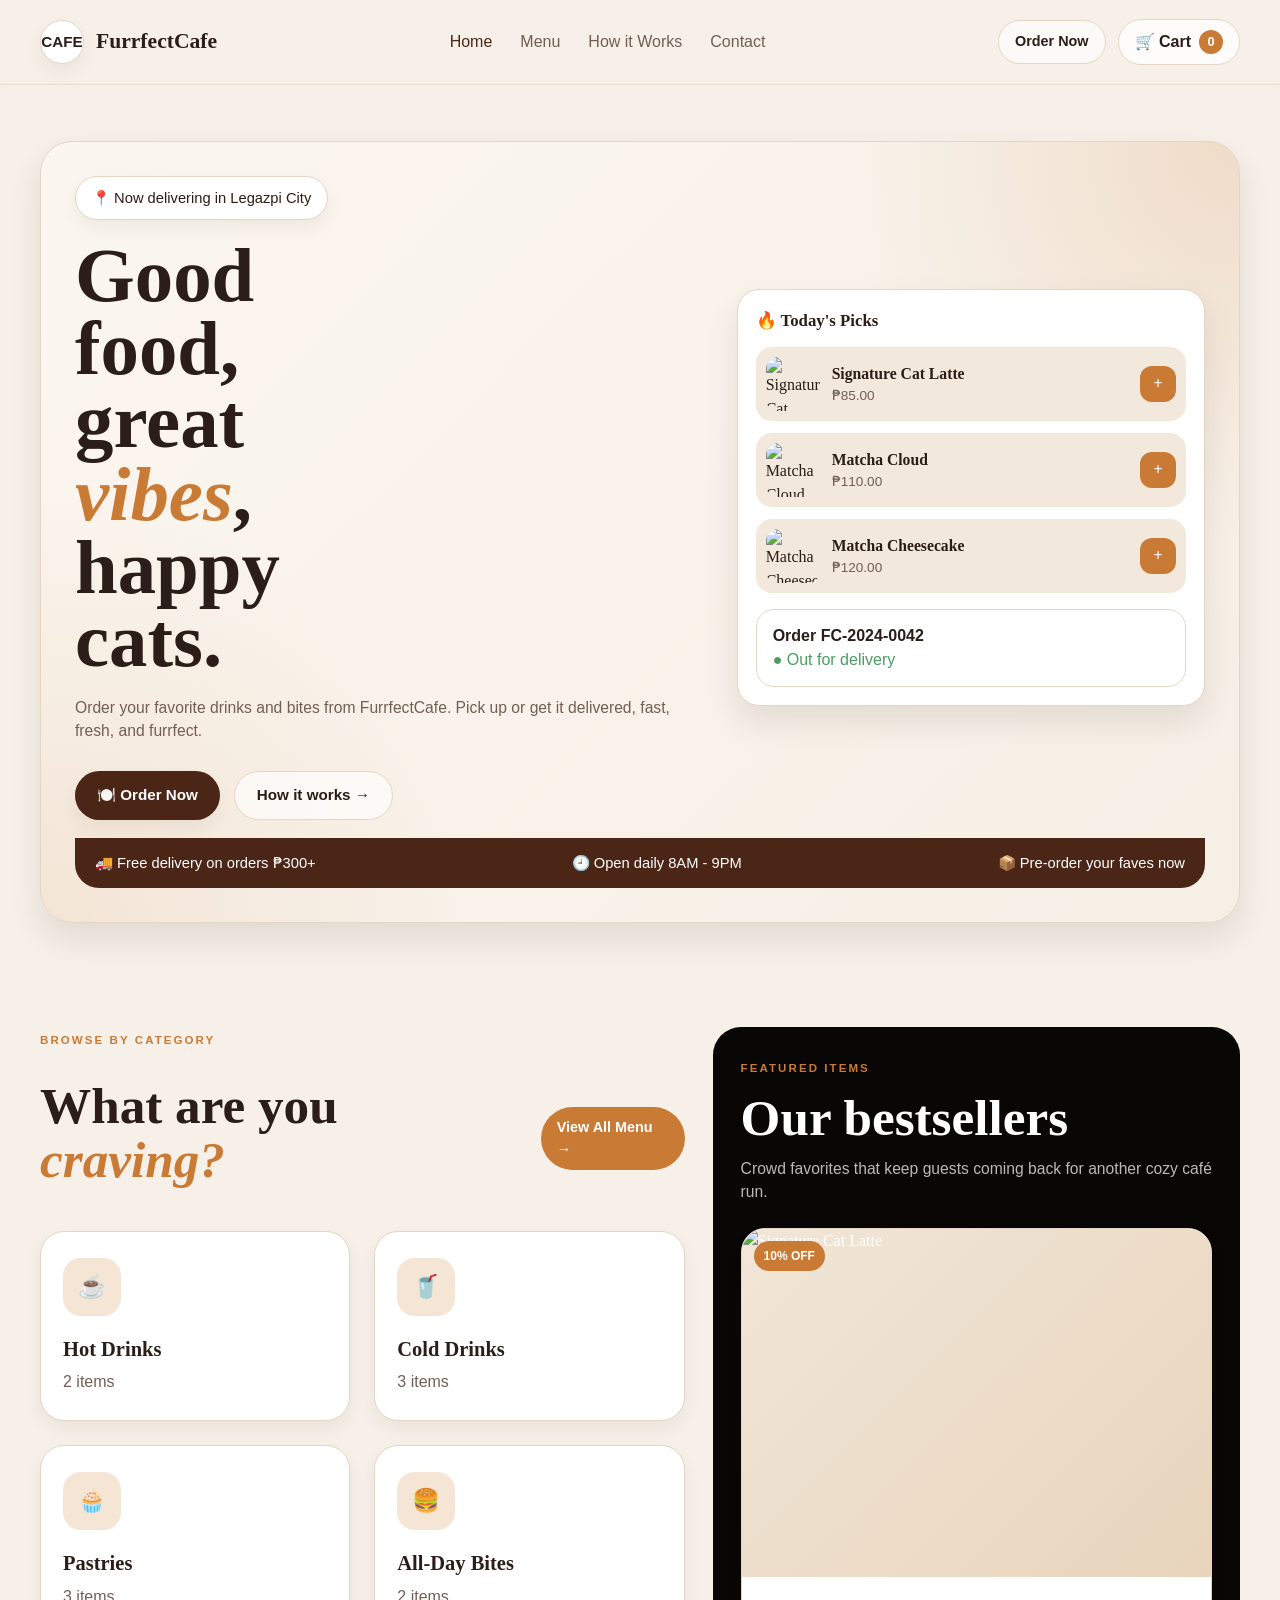
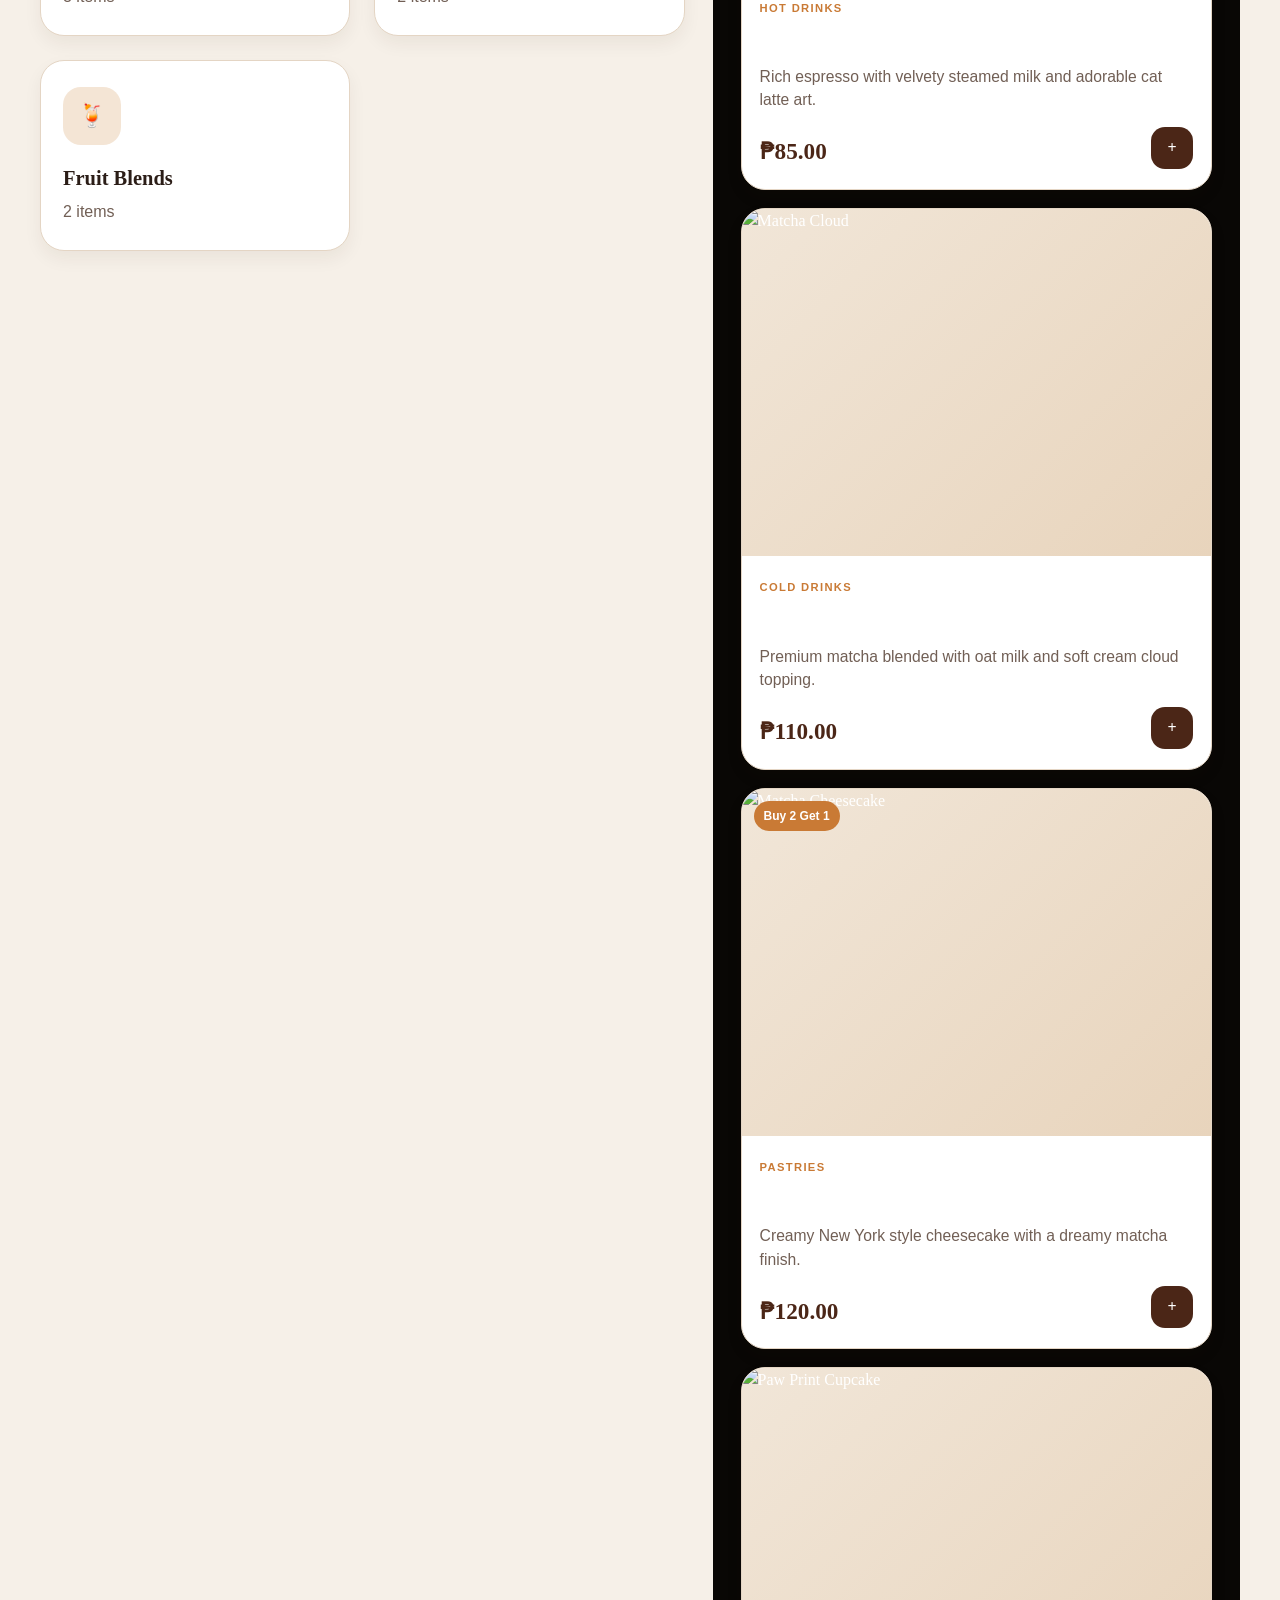
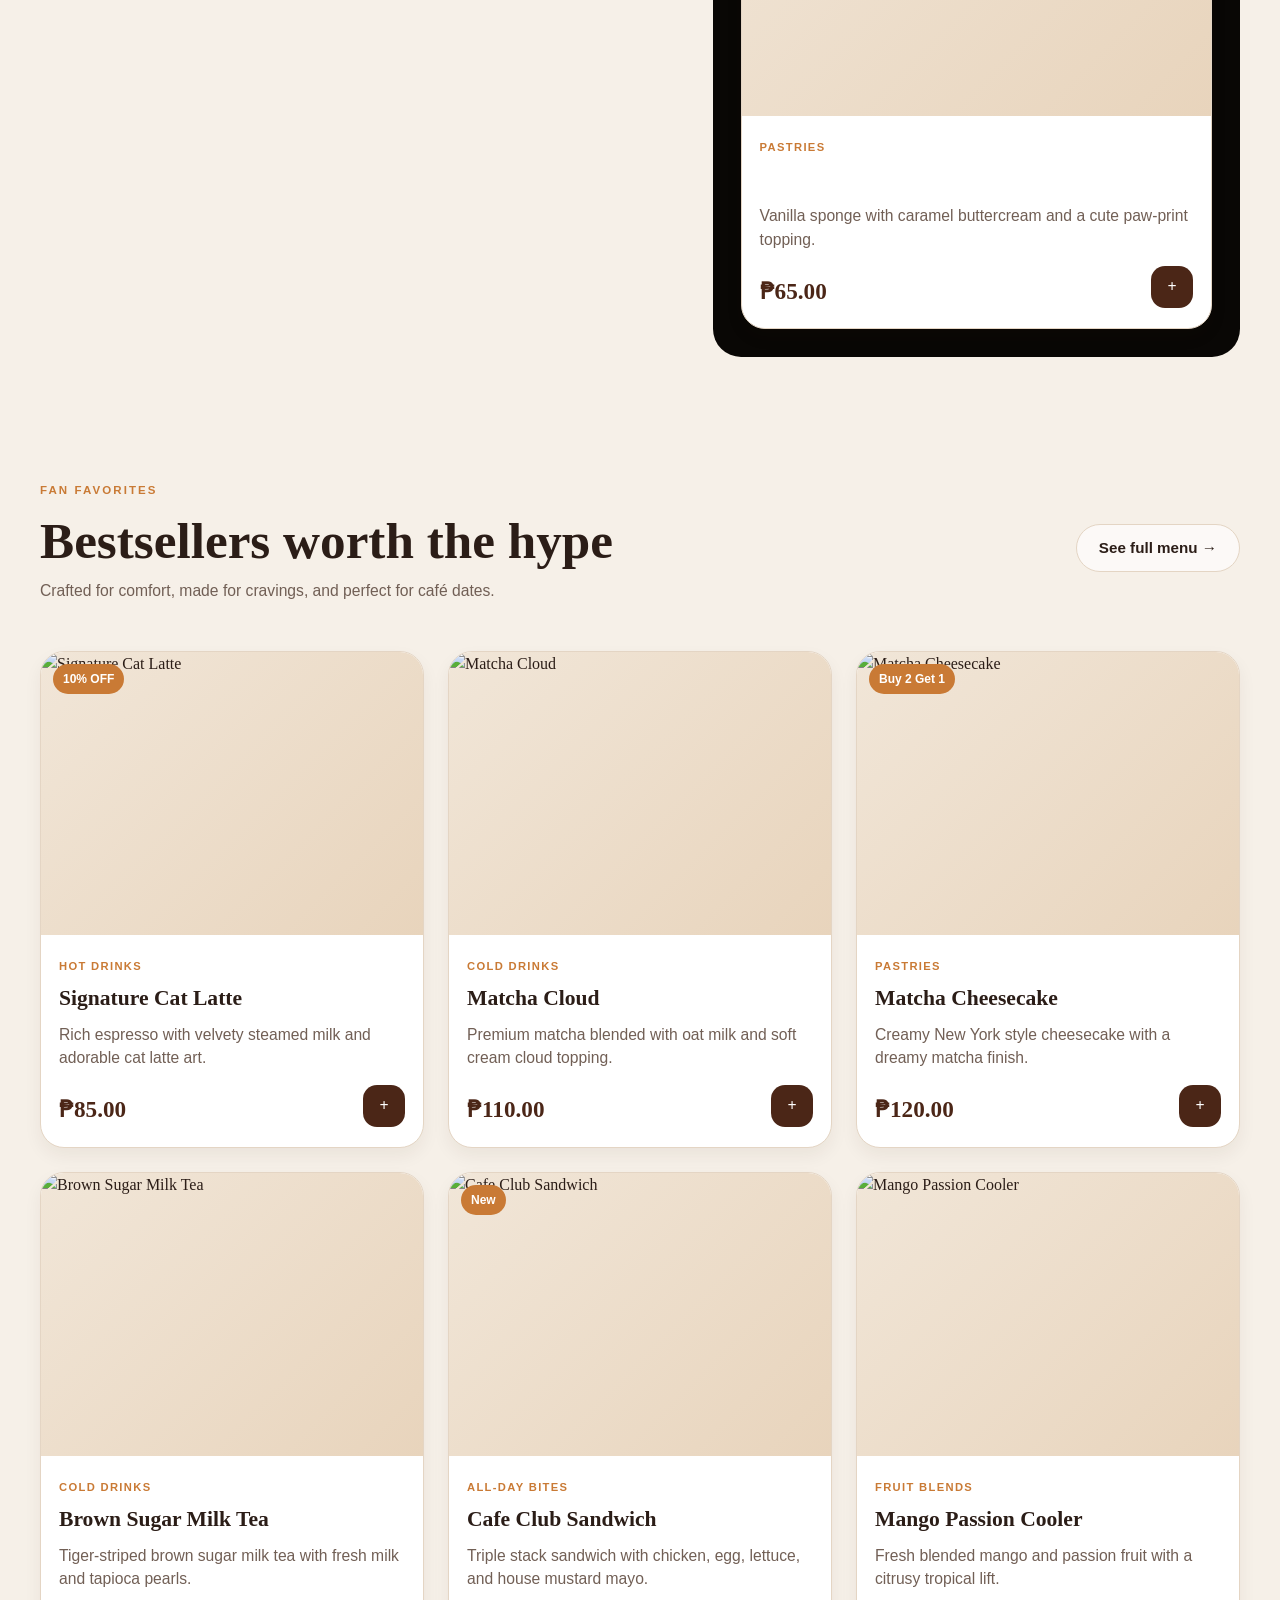
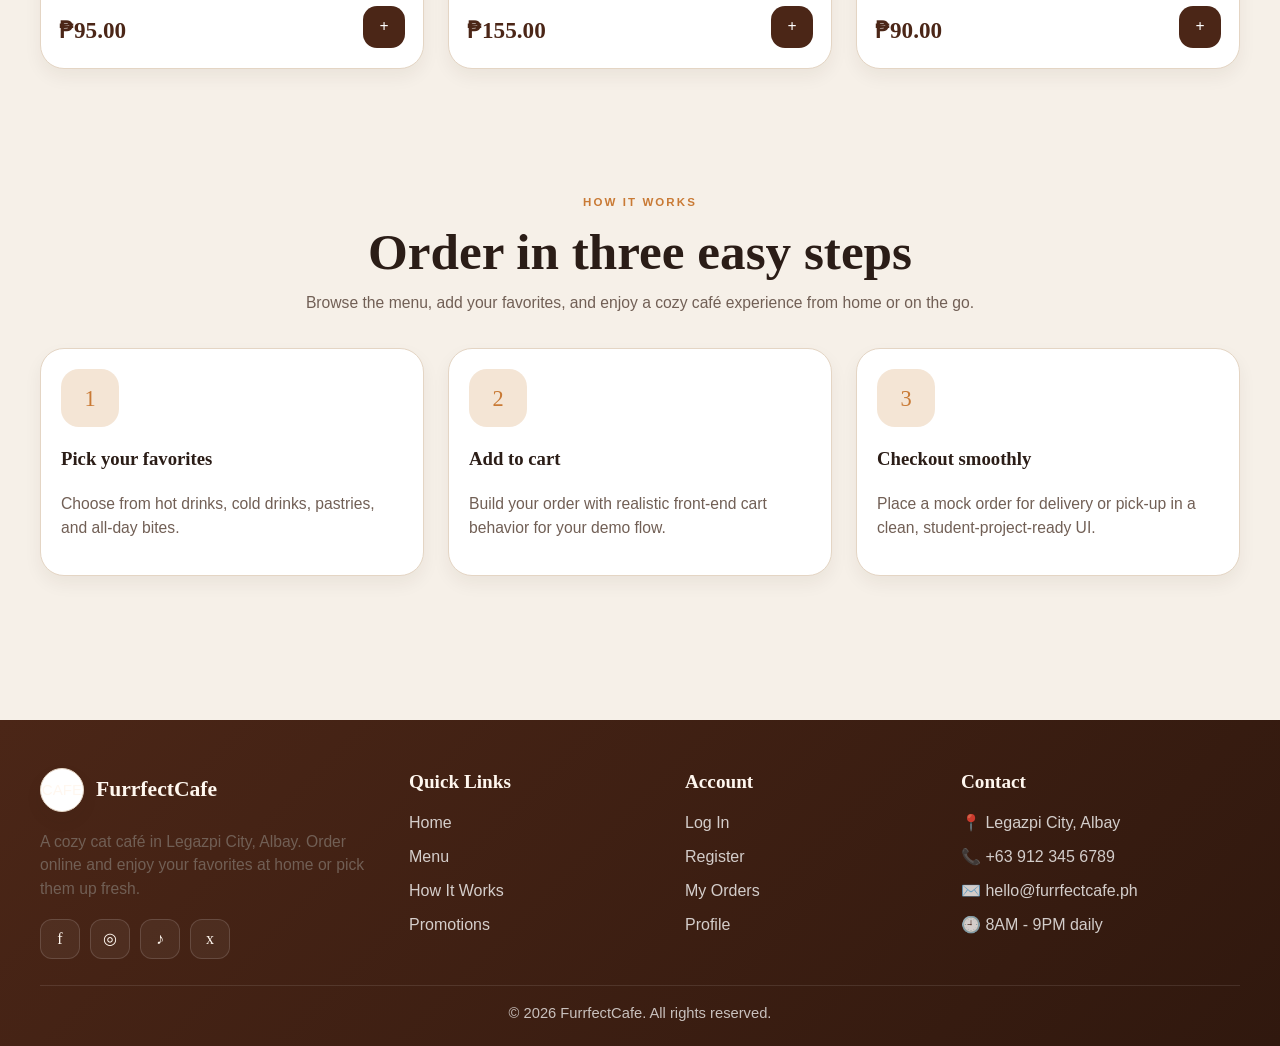
==== index.html @ c49e087c "Initial commit for  FurrfectCafe project" ====
<!DOCTYPE html>
<html lang="en">
<head>
  <meta charset="UTF-8">
  <meta name="viewport" content="width=device-width, initial-scale=1.0">
  <title>FurrfectCafe | Home</title>
  <link rel="stylesheet" href="style.css">
</head>
<body>

  <!-- Header -->
  <header class="site-header">
    <div class="container navbar">
      <a href="index.html" class="brand" aria-label="FurrfectCafe home">
        <span class="brand-mark">CAFE</span>
        <span class="brand-name">FurrfectCafe</span>
      </a>

      <nav class="nav-links" aria-label="Primary navigation">
        <a href="index.html" class="active">Home</a>
        <a href="menu.html">Menu</a>
        <a href="#how-it-works">How it Works</a>
        <a href="#contact">Contact</a>
      </nav>

      <div class="nav-actions">
        <a href="menu.html" class="btn btn-secondary btn-sm">Order Now</a>
        <a href="cart.html" class="cart-pill" aria-label="Cart">
          <span>🛒 Cart</span>
          <span class="cart-pill-count" data-cart-count>0</span>
        </a>
      </div>

      <button class="menu-toggle" aria-label="Open menu" aria-expanded="false">☰</button>
    </div>
  </header>

  <!-- Hero -->
  <section class="hero">
    <div class="container">
      <div class="hero-shell">
        <div class="hero-grid">
          <div>
            <div class="hero-badge">📍 Now delivering in Legazpi City</div>
            <h1 class="hero-title">Good food, great <em>vibes</em>, happy cats.</h1>
            <p class="hero-text">
              Order your favorite drinks and bites from FurrfectCafe. Pick up or get it delivered,
              fast, fresh, and furrfect.
            </p>

            <div class="hero-actions">
              <a href="menu.html" class="btn btn-primary">🍽️ Order Now</a>
              <a href="#how-it-works" class="btn btn-secondary">How it works →</a>
            </div>
          </div>

          <div>
            <div class="hero-card">
              <h3>🔥 Today's Picks</h3>
              <div class="pick-list" id="todaysPicks"></div>

              <div class="order-mini">
                <strong>Order FC-2024-0042</strong><br>
                <span style="font-family: Arial, Helvetica, sans-serif; color: var(--success);">● Out for delivery</span>
              </div>
            </div>
          </div>
        </div>

        <div class="info-strip">
          <ul>
            <li>🚚 Free delivery on orders ₱300+</li>
            <li>🕘 Open daily 8AM - 9PM</li>
            <li>📦 Pre-order your faves now</li>
          </ul>
        </div>
      </div>
    </div>
  </section>

  <!-- Category + Featured -->
  <section class="section">
    <div class="container split-layout">
      <div>
        <span class="eyebrow">Browse by Category</span>
        <div class="space-between mt-16">
          <div>
            <h2 class="section-title">What are you <em>craving?</em></h2>
          </div>
          <a href="menu.html" class="btn btn-accent btn-sm">View All Menu →</a>
        </div>

        <div class="grid grid-2 mt-32" id="homeCategories"></div>
      </div>

      <aside class="featured-panel">
        <span class="eyebrow">Featured Items</span>
        <h2 class="section-title">Our bestsellers</h2>
        <p class="section-text">Crowd favorites that keep guests coming back for another cozy café run.</p>
        <div class="featured-stack" id="featuredGrid"></div>
      </aside>
    </div>
  </section>

  <!-- Bestseller Section -->
  <section class="section-sm">
    <div class="container">
      <div class="space-between">
        <div>
          <span class="eyebrow">Fan Favorites</span>
          <h2 class="section-title">Bestsellers worth the hype</h2>
          <p class="section-text">Crafted for comfort, made for cravings, and perfect for café dates.</p>
        </div>
        <a href="menu.html" class="btn btn-secondary">See full menu →</a>
      </div>

      <div class="grid grid-3 mt-32" id="bestsellerGrid"></div>
    </div>
  </section>

  <!-- How it works -->
  <section class="section" id="how-it-works">
    <div class="container">
      <div class="text-center">
        <span class="eyebrow">How it Works</span>
        <h2 class="section-title">Order in three easy steps</h2>
        <p class="section-text" style="max-width: 700px; margin: 0 auto 34px;">
          Browse the menu, add your favorites, and enjoy a cozy café experience from home or on the go.
        </p>
      </div>

      <div class="grid grid-3">
        <article class="card card-pad">
          <div class="category-icon">1</div>
          <h3>Pick your favorites</h3>
          <p class="section-text">Choose from hot drinks, cold drinks, pastries, and all-day bites.</p>
        </article>

        <article class="card card-pad">
          <div class="category-icon">2</div>
          <h3>Add to cart</h3>
          <p class="section-text">Build your order with realistic front-end cart behavior for your demo flow.</p>
        </article>

        <article class="card card-pad">
          <div class="category-icon">3</div>
          <h3>Checkout smoothly</h3>
          <p class="section-text">Place a mock order for delivery or pick-up in a clean, student-project-ready UI.</p>
        </article>
      </div>
    </div>
  </section>

  <!-- Footer -->
  <footer class="site-footer" id="contact">
    <div class="container footer-inner">
      <div>
        <div class="footer-brand">
          <span class="brand-mark">CAFE</span>
          <strong class="brand-name">FurrfectCafe</strong>
        </div>
        <p class="footer-text">
          A cozy cat café in Legazpi City, Albay. Order online and enjoy your favorites at home or pick them up fresh.
        </p>
        <div class="socials">
          <a href="#" aria-label="Facebook">f</a>
          <a href="#" aria-label="Instagram">◎</a>
          <a href="#" aria-label="TikTok">♪</a>
          <a href="#" aria-label="Twitter">x</a>
        </div>
      </div>

      <div>
        <h3 class="footer-heading">Quick Links</h3>
        <div class="footer-links">
          <a href="index.html">Home</a>
          <a href="menu.html">Menu</a>
          <a href="#how-it-works">How It Works</a>
          <a href="#">Promotions</a>
        </div>
      </div>

      <div>
        <h3 class="footer-heading">Account</h3>
        <div class="footer-links">
          <a href="login.html">Log In</a>
          <a href="register.html">Register</a>
          <a href="orders.html">My Orders</a>
          <a href="profile.html">Profile</a>
        </div>
      </div>

      <div>
        <h3 class="footer-heading">Contact</h3>
        <div class="footer-contact">
          <span>📍 Legazpi City, Albay</span>
          <span>📞 +63 912 345 6789</span>
          <span>✉️ hello@furrfectcafe.ph</span>
          <span>🕘 8AM - 9PM daily</span>
        </div>
      </div>
    </div>

    <div class="container footer-bottom">
      © 2026 FurrfectCafe. All rights reserved.
    </div>
  </footer>

  <script src="script.js"></script>
</body>
</html>
---- style.css ----
/* =========================================================
   FurrfectCafe Shared Stylesheet
   ========================================================= */

/* =========================
   CSS Variables
   ========================= */
:root {
  --bg: #f6f0e8;
  --bg-soft: #fbf7f2;
  --surface: #ffffff;
  --surface-2: #f2e8dc;
  --surface-3: #eadbc8;
  --text: #2b1d17;
  --text-muted: #715f55;
  --border: #e4d5c4;
  --primary: #4b2617;
  --primary-2: #6a3822;
  --accent: #c97a35;
  --accent-soft: #f1c79d;
  --success: #4b9b63;
  --danger: #d25454;
  --warning: #d59d3c;
  --shadow-sm: 0 8px 18px rgba(57, 30, 18, 0.06);
  --shadow-md: 0 16px 32px rgba(57, 30, 18, 0.10);
  --shadow-lg: 0 24px 48px rgba(57, 30, 18, 0.14);
  --radius-sm: 12px;
  --radius-md: 18px;
  --radius-lg: 24px;
  --radius-xl: 32px;
  --container: 1200px;
  --transition: all 0.25s ease;
}

/* =========================
   Reset / Base
   ========================= */
*,
*::before,
*::after {
  box-sizing: border-box;
}

html {
  scroll-behavior: smooth;
}

body {
  margin: 0;
  font-family: Georgia, "Times New Roman", serif;
  background: var(--bg);
  color: var(--text);
  line-height: 1.5;
}

img {
  display: block;
  max-width: 100%;
}

a {
  color: inherit;
  text-decoration: none;
}

button,
input,
select,
textarea {
  font: inherit;
}

button {
  cursor: pointer;
  border: none;
  background: none;
}

ul {
  margin: 0;
  padding: 0;
  list-style: none;
}

p,
h1,
h2,
h3,
h4,
h5,
h6 {
  margin-top: 0;
}

.container {
  width: min(100% - 32px, var(--container));
  margin-inline: auto;
}

.section {
  padding: 72px 0;
}

.section-sm {
  padding: 48px 0;
}

.bg-dark {
  background: #130d09;
  color: #fff6ee;
}

.text-center {
  text-align: center;
}

.hidden {
  display: none !important;
}

/* =========================
   Typography
   ========================= */
.eyebrow {
  display: inline-block;
  font-family: Arial, Helvetica, sans-serif;
  text-transform: uppercase;
  letter-spacing: 0.18em;
  font-size: 0.72rem;
  color: var(--accent);
  margin-bottom: 14px;
  font-weight: 700;
}

.section-title {
  font-size: clamp(2rem, 4vw, 3.3rem);
  line-height: 1.05;
  margin-bottom: 12px;
}

.section-title em,
.hero-title em {
  color: var(--accent);
  font-style: italic;
}

.section-text,
.hero-text,
.card-desc,
.footer-text,
.form-help {
  font-family: Arial, Helvetica, sans-serif;
  color: var(--text-muted);
  font-size: 0.98rem;
}

.hero-title {
  font-size: clamp(2.8rem, 6vw, 5.2rem);
  line-height: 0.95;
  margin-bottom: 18px;
  max-width: 9ch;
}

.price {
  font-size: 1.45rem;
  font-weight: 700;
  color: var(--primary);
}

/* =========================
   Reusable Buttons
   ========================= */
.btn {
  display: inline-flex;
  align-items: center;
  justify-content: center;
  gap: 10px;
  min-height: 48px;
  padding: 12px 22px;
  border-radius: 999px;
  transition: var(--transition);
  font-family: Arial, Helvetica, sans-serif;
  font-size: 0.95rem;
  font-weight: 700;
}

.btn-primary {
  background: var(--primary);
  color: #fff;
  box-shadow: var(--shadow-sm);
}

.btn-primary:hover {
  background: var(--primary-2);
  transform: translateY(-1px);
}

.btn-secondary {
  border: 1.5px solid var(--border);
  color: var(--text);
  background: rgba(255, 255, 255, 0.65);
}

.btn-secondary:hover {
  border-color: var(--accent);
  color: var(--primary);
}

.btn-accent {
  background: var(--accent);
  color: #fff;
}

.btn-accent:hover {
  filter: brightness(0.96);
}

.btn-sm {
  min-height: 40px;
  padding: 10px 16px;
  font-size: 0.9rem;
}

.btn-full {
  width: 100%;
}

/* =========================
   Navbar
   ========================= */
.site-header {
  position: sticky;
  top: 0;
  z-index: 30;
  background: rgba(246, 240, 232, 0.88);
  backdrop-filter: blur(12px);
  border-bottom: 1px solid rgba(228, 213, 196, 0.75);
}

.navbar {
  min-height: 84px;
  display: flex;
  align-items: center;
  justify-content: space-between;
  gap: 20px;
}

.brand {
  display: inline-flex;
  align-items: center;
  gap: 12px;
  font-weight: 700;
}

.brand-mark {
  width: 44px;
  height: 44px;
  border-radius: 50%;
  background: #fff;
  border: 1px solid var(--border);
  display: grid;
  place-items: center;
  font-size: 0.95rem;
  font-family: Arial, Helvetica, sans-serif;
  box-shadow: var(--shadow-sm);
}

.brand-name {
  font-size: 1.35rem;
  line-height: 1;
}

.nav-links {
  display: flex;
  align-items: center;
  gap: 28px;
  font-family: Arial, Helvetica, sans-serif;
  color: var(--text-muted);
}

.nav-links a {
  position: relative;
  padding: 6px 0;
}

.nav-links a.active,
.nav-links a:hover {
  color: var(--primary);
}

.nav-actions {
  display: flex;
  align-items: center;
  gap: 12px;
}

.cart-pill {
  display: inline-flex;
  align-items: center;
  gap: 8px;
  padding: 10px 16px;
  border: 1px solid var(--border);
  background: rgba(255,255,255,0.75);
  border-radius: 999px;
  font-family: Arial, Helvetica, sans-serif;
  font-weight: 700;
}

.cart-pill-count {
  min-width: 24px;
  height: 24px;
  padding: 0 6px;
  border-radius: 999px;
  background: var(--accent);
  color: white;
  display: inline-grid;
  place-items: center;
  font-size: 0.8rem;
}

.menu-toggle {
  display: none;
  width: 48px;
  height: 48px;
  border-radius: 14px;
  border: 1px solid var(--border);
  background: var(--surface);
  font-size: 1.2rem;
}

/* =========================
   Hero
   ========================= */
.hero {
  padding: 56px 0 32px;
}

.hero-shell {
  position: relative;
  overflow: hidden;
  background:
    radial-gradient(circle at top right, rgba(201, 122, 53, 0.18), transparent 28%),
    radial-gradient(circle at bottom left, rgba(201, 122, 53, 0.12), transparent 30%),
    linear-gradient(135deg, #fbf6ef 0%, #f6efe6 100%);
  border: 1px solid var(--border);
  border-radius: var(--radius-xl);
  box-shadow: var(--shadow-md);
  padding: 34px;
}

.hero-grid {
  display: grid;
  grid-template-columns: 1.15fr 0.85fr;
  gap: 28px;
  align-items: center;
}

.hero-badge {
  display: inline-flex;
  align-items: center;
  gap: 8px;
  background: #fff;
  border: 1px solid var(--border);
  padding: 10px 16px;
  border-radius: 999px;
  font-family: Arial, Helvetica, sans-serif;
  font-size: 0.92rem;
  margin-bottom: 20px;
  box-shadow: var(--shadow-sm);
}

.hero-actions {
  display: flex;
  flex-wrap: wrap;
  gap: 14px;
  margin-top: 28px;
}

.hero-card {
  background: var(--surface);
  border: 1px solid var(--border);
  border-radius: 22px;
  padding: 18px;
  box-shadow: var(--shadow-md);
}

.hero-card h3 {
  font-size: 1.05rem;
  margin-bottom: 14px;
}

.pick-list {
  display: grid;
  gap: 12px;
}

.pick-item {
  display: grid;
  grid-template-columns: 54px 1fr auto;
  align-items: center;
  gap: 12px;
  background: var(--surface-2);
  border-radius: 16px;
  padding: 10px;
}

.pick-item img {
  width: 54px;
  height: 54px;
  object-fit: cover;
  border-radius: 12px;
}

.pick-item strong {
  display: block;
  font-size: 0.98rem;
}

.pick-item span {
  display: block;
  font-family: Arial, Helvetica, sans-serif;
  color: var(--text-muted);
  font-size: 0.85rem;
}

.pick-item button {
  width: 36px;
  height: 36px;
  border-radius: 12px;
  background: var(--accent);
  color: white;
  font-weight: 700;
}

.order-mini {
  margin-top: 16px;
  background: var(--surface);
  border: 1px solid var(--border);
  border-radius: 18px;
  padding: 14px 16px;
  font-family: Arial, Helvetica, sans-serif;
}

/* =========================
   Feature Strip
   ========================= */
.info-strip {
  margin-top: 18px;
  background: var(--primary);
  color: #fff;
  border-radius: 0 0 24px 24px;
  padding: 14px 20px;
}

.info-strip ul {
  display: flex;
  justify-content: space-between;
  gap: 18px;
  flex-wrap: wrap;
  font-family: Arial, Helvetica, sans-serif;
  font-size: 0.92rem;
}

/* =========================
   Cards / Product Cards
   ========================= */
.grid {
  display: grid;
  gap: 24px;
}

.grid-2 {
  grid-template-columns: repeat(2, minmax(0, 1fr));
}

.grid-3 {
  grid-template-columns: repeat(3, minmax(0, 1fr));
}

.grid-4 {
  grid-template-columns: repeat(4, minmax(0, 1fr));
}

.card {
  background: var(--surface);
  border: 1px solid var(--border);
  border-radius: 24px;
  box-shadow: var(--shadow-sm);
}

.card-pad {
  padding: 20px;
}

.category-card {
  padding: 26px 22px;
  transition: var(--transition);
}

.category-card:hover {
  transform: translateY(-4px);
  box-shadow: var(--shadow-md);
  border-color: rgba(201, 122, 53, 0.5);
}

.category-icon {
  width: 58px;
  height: 58px;
  border-radius: 18px;
  display: grid;
  place-items: center;
  background: #f4e5d5;
  color: var(--accent);
  font-size: 1.4rem;
  margin-bottom: 18px;
}

.category-card h3 {
  margin-bottom: 6px;
  font-size: 1.28rem;
}

.category-meta {
  font-family: Arial, Helvetica, sans-serif;
  color: var(--text-muted);
}

.product-card {
  overflow: hidden;
  transition: var(--transition);
}

.product-card:hover {
  transform: translateY(-5px);
  box-shadow: var(--shadow-md);
}

.product-media {
  position: relative;
  aspect-ratio: 1.35 / 1;
  overflow: hidden;
  background: linear-gradient(135deg, #f1e6d8, #e8d4bc);
}

.product-media img {
  width: 100%;
  height: 100%;
  object-fit: cover;
}

.product-badge-wrap {
  position: absolute;
  top: 12px;
  left: 12px;
  display: flex;
  gap: 8px;
  flex-wrap: wrap;
}

.badge {
  display: inline-flex;
  align-items: center;
  gap: 6px;
  min-height: 28px;
  padding: 6px 10px;
  border-radius: 999px;
  font-family: Arial, Helvetica, sans-serif;
  font-size: 0.75rem;
  font-weight: 700;
}

.badge-accent {
  background: var(--accent);
  color: white;
}

.badge-soft {
  background: #f1e6d8;
  color: var(--primary);
}

.badge-success {
  background: rgba(75, 155, 99, 0.14);
  color: var(--success);
}

.badge-warning {
  background: rgba(213, 157, 60, 0.16);
  color: #9a6d18;
}

.badge-danger {
  background: rgba(210, 84, 84, 0.14);
  color: var(--danger);
}

.product-body {
  padding: 18px 18px 20px;
}

.product-category {
  display: inline-block;
  font-family: Arial, Helvetica, sans-serif;
  text-transform: uppercase;
  letter-spacing: 0.12em;
  font-size: 0.7rem;
  color: var(--accent);
  margin-bottom: 8px;
  font-weight: 700;
}

.product-title {
  font-size: 1.35rem;
  margin-bottom: 8px;
}

.card-desc {
  min-height: 48px;
  margin-bottom: 14px;
}

.product-bottom {
  display: flex;
  align-items: end;
  justify-content: space-between;
  gap: 14px;
}

.icon-btn {
  width: 42px;
  height: 42px;
  border-radius: 14px;
  background: var(--primary);
  color: white;
  font-weight: 700;
  flex-shrink: 0;
}

.icon-btn:hover {
  background: var(--primary-2);
}

/* =========================
   Featured split section
   ========================= */
.split-layout {
  display: grid;
  grid-template-columns: 1.1fr 0.9fr;
  gap: 28px;
  align-items: start;
}

.featured-panel {
  background: #090705;
  color: #fff;
  border-radius: 28px;
  padding: 28px;
  min-height: 100%;
}

.featured-panel .section-text {
  color: rgba(255,255,255,0.72);
}

.featured-stack {
  display: grid;
  gap: 18px;
  margin-top: 24px;
}

/* =========================
   Menu Page
   ========================= */
.page-hero {
  padding: 28px 0 18px;
}

.menu-hero {
  background:
    radial-gradient(circle at top right, rgba(201, 122, 53, 0.24), transparent 20%),
    linear-gradient(135deg, #4d2718 0%, #2f180e 100%);
  color: white;
  border-radius: 28px;
  padding: 28px;
  box-shadow: var(--shadow-md);
}

.menu-hero .section-text {
  color: rgba(255,255,255,0.78);
  max-width: 58ch;
}

.filter-toolbar {
  display: grid;
  gap: 16px;
  margin: 24px 0 26px;
}

.search-wrap {
  display: flex;
  align-items: center;
  gap: 12px;
  background: var(--surface);
  border: 1px solid var(--border);
  border-radius: 999px;
  padding: 0 18px;
  min-height: 58px;
  box-shadow: var(--shadow-sm);
}

.search-wrap input {
  width: 100%;
  border: none;
  background: transparent;
  outline: none;
  font-family: Arial, Helvetica, sans-serif;
  color: var(--text);
}

.category-filters {
  display: flex;
  gap: 10px;
  flex-wrap: wrap;
}

.filter-chip {
  min-height: 42px;
  padding: 10px 16px;
  border-radius: 999px;
  border: 1px solid var(--border);
  background: var(--surface);
  color: var(--text-muted);
  font-family: Arial, Helvetica, sans-serif;
  font-size: 0.92rem;
  transition: var(--transition);
}

.filter-chip.active,
.filter-chip:hover {
  background: var(--primary);
  color: #fff;
  border-color: var(--primary);
}

.menu-grid {
  grid-template-columns: repeat(4, minmax(0, 1fr));
}

.empty-state {
  text-align: center;
  padding: 48px 20px;
  background: var(--surface);
  border-radius: 24px;
  border: 1px solid var(--border);
  box-shadow: var(--shadow-sm);
}

/* =========================
   Forms
   ========================= */
.form-card,
.table-card {
  background: var(--surface);
  border: 1px solid var(--border);
  border-radius: 24px;
  box-shadow: var(--shadow-sm);
}

.form-card {
  padding: 22px;
}

.form-title {
  font-size: 1.3rem;
  margin-bottom: 18px;
}

.form-grid {
  display: grid;
  gap: 16px;
}

.form-grid-2 {
  grid-template-columns: repeat(2, minmax(0, 1fr));
}

.field {
  display: grid;
  gap: 8px;
}

.field label {
  font-family: Arial, Helvetica, sans-serif;
  font-size: 0.9rem;
  color: var(--text-muted);
  font-weight: 700;
}

.input,
.select,
.textarea {
  width: 100%;
  min-height: 52px;
  border-radius: 16px;
  border: 1px solid var(--border);
  background: var(--bg-soft);
  padding: 14px 16px;
  outline: none;
  transition: var(--transition);
  font-family: Arial, Helvetica, sans-serif;
}

.textarea {
  resize: vertical;
  min-height: 120px;
}

.input:focus,
.select:focus,
.textarea:focus {
  border-color: rgba(201, 122, 53, 0.65);
  box-shadow: 0 0 0 4px rgba(201, 122, 53, 0.12);
}

/* =========================
   Tables
   ========================= */
.table-card {
  overflow: hidden;
}

.table-wrap {
  overflow-x: auto;
}

table {
  width: 100%;
  border-collapse: collapse;
  min-width: 760px;
}

th,
td {
  padding: 16px 18px;
  text-align: left;
}

thead th {
  font-family: Arial, Helvetica, sans-serif;
  font-size: 0.78rem;
  text-transform: uppercase;
  letter-spacing: 0.08em;
  color: var(--text-muted);
  background: #fbf8f4;
}

tbody tr {
  border-top: 1px solid var(--border);
}

tbody tr:hover {
  background: #fcf8f3;
}

/* =========================
   Footer
   ========================= */
.site-footer {
  margin-top: 72px;
  background: linear-gradient(135deg, #4b2617 0%, #30180e 100%);
  color: #fff7ef;
}

.footer-inner {
  padding: 48px 0 26px;
  display: grid;
  grid-template-columns: 1.1fr 0.8fr 0.8fr 0.9fr;
  gap: 28px;
}

.footer-brand {
  display: flex;
  align-items: center;
  gap: 12px;
  margin-bottom: 18px;
}

.footer-heading {
  margin-bottom: 14px;
  font-size: 1.2rem;
}

.footer-links,
.footer-contact {
  display: grid;
  gap: 10px;
  font-family: Arial, Helvetica, sans-serif;
  color: rgba(255,255,255,0.78);
}

.footer-links a:hover {
  color: white;
}

.socials {
  display: flex;
  gap: 10px;
  margin-top: 18px;
}

.socials a {
  width: 40px;
  height: 40px;
  border-radius: 12px;
  display: grid;
  place-items: center;
  border: 1px solid rgba(255,255,255,0.14);
  background: rgba(255,255,255,0.05);
}

.socials a:hover {
  background: rgba(255,255,255,0.12);
}

.footer-bottom {
  border-top: 1px solid rgba(255,255,255,0.1);
  padding: 16px 0 22px;
  text-align: center;
  font-family: Arial, Helvetica, sans-serif;
  color: rgba(255,255,255,0.72);
  font-size: 0.92rem;
}

/* =========================
   Admin Shared Styles
   ========================= */
.admin-layout {
  min-height: 100vh;
  display: grid;
  grid-template-columns: 280px 1fr;
}

.admin-sidebar {
  background: linear-gradient(180deg, #4b2617 0%, #35190f 100%);
  color: #fff6ee;
  padding: 24px 20px;
  display: flex;
  flex-direction: column;
  border-right: 1px solid rgba(255,255,255,0.06);
}

.admin-sidebar .brand {
  margin-bottom: 30px;
}

.admin-nav {
  display: grid;
  gap: 8px;
}

.admin-nav a {
  padding: 14px 16px;
  border-radius: 16px;
  font-family: Arial, Helvetica, sans-serif;
  color: rgba(255,255,255,0.8);
}

.admin-nav a.active,
.admin-nav a:hover {
  background: #d0803f;
  color: white;
}

.admin-content {
  padding: 26px;
}

.admin-topbar {
  display: flex;
  justify-content: space-between;
  align-items: center;
  gap: 18px;
  margin-bottom: 22px;
}

.admin-stats {
  display: grid;
  grid-template-columns: repeat(3, minmax(0, 1fr));
  gap: 18px;
}

.admin-card {
  background: var(--surface);
  border: 1px solid var(--border);
  border-radius: 22px;
  padding: 20px;
  box-shadow: var(--shadow-sm);
}

/* =========================
   Utility
   ========================= */
.row {
  display: flex;
  align-items: center;
  gap: 12px;
}

.space-between {
  display: flex;
  align-items: center;
  justify-content: space-between;
  gap: 16px;
}

.mt-16 { margin-top: 16px; }
.mt-24 { margin-top: 24px; }
.mt-32 { margin-top: 32px; }
.mb-0 { margin-bottom: 0; }

/* =========================
   Responsive
   ========================= */
@media (max-width: 1100px) {
  .grid-4,
  .menu-grid {
    grid-template-columns: repeat(3, minmax(0, 1fr));
  }

  .hero-grid,
  .split-layout,
  .footer-inner {
    grid-template-columns: 1fr;
  }

  .admin-layout {
    grid-template-columns: 1fr;
  }

  .admin-sidebar {
    display: none;
  }
}

@media (max-width: 820px) {
  .nav-links,
  .nav-actions .btn {
    display: none;
  }

  .menu-toggle {
    display: inline-grid;
    place-items: center;
  }

  .grid-4,
  .grid-3,
  .menu-grid,
  .grid-2,
  .form-grid-2,
  .admin-stats {
    grid-template-columns: repeat(2, minmax(0, 1fr));
  }

  .hero-shell,
  .menu-hero,
  .featured-panel {
    padding: 24px;
  }

  .section,
  .hero {
    padding: 48px 0;
  }
}

@media (max-width: 580px) {
  .grid-4,
  .grid-3,
  .grid-2,
  .menu-grid,
  .admin-stats {
    grid-template-columns: 1fr;
  }

  .navbar {
    min-height: 76px;
  }

  .hero-title,
  .section-title {
    max-width: none;
  }

  .hero-actions,
  .space-between,
  .product-bottom,
  .footer-brand {
    align-items: stretch;
    flex-direction: column;
  }

  .btn,
  .cart-pill {
    width: 100%;
  }

  .hero-shell {
    padding: 20px;
  }

  .pick-item {
    grid-template-columns: 48px 1fr auto;
  }

  .info-strip ul {
    flex-direction: column;
    gap: 10px;
  }
}
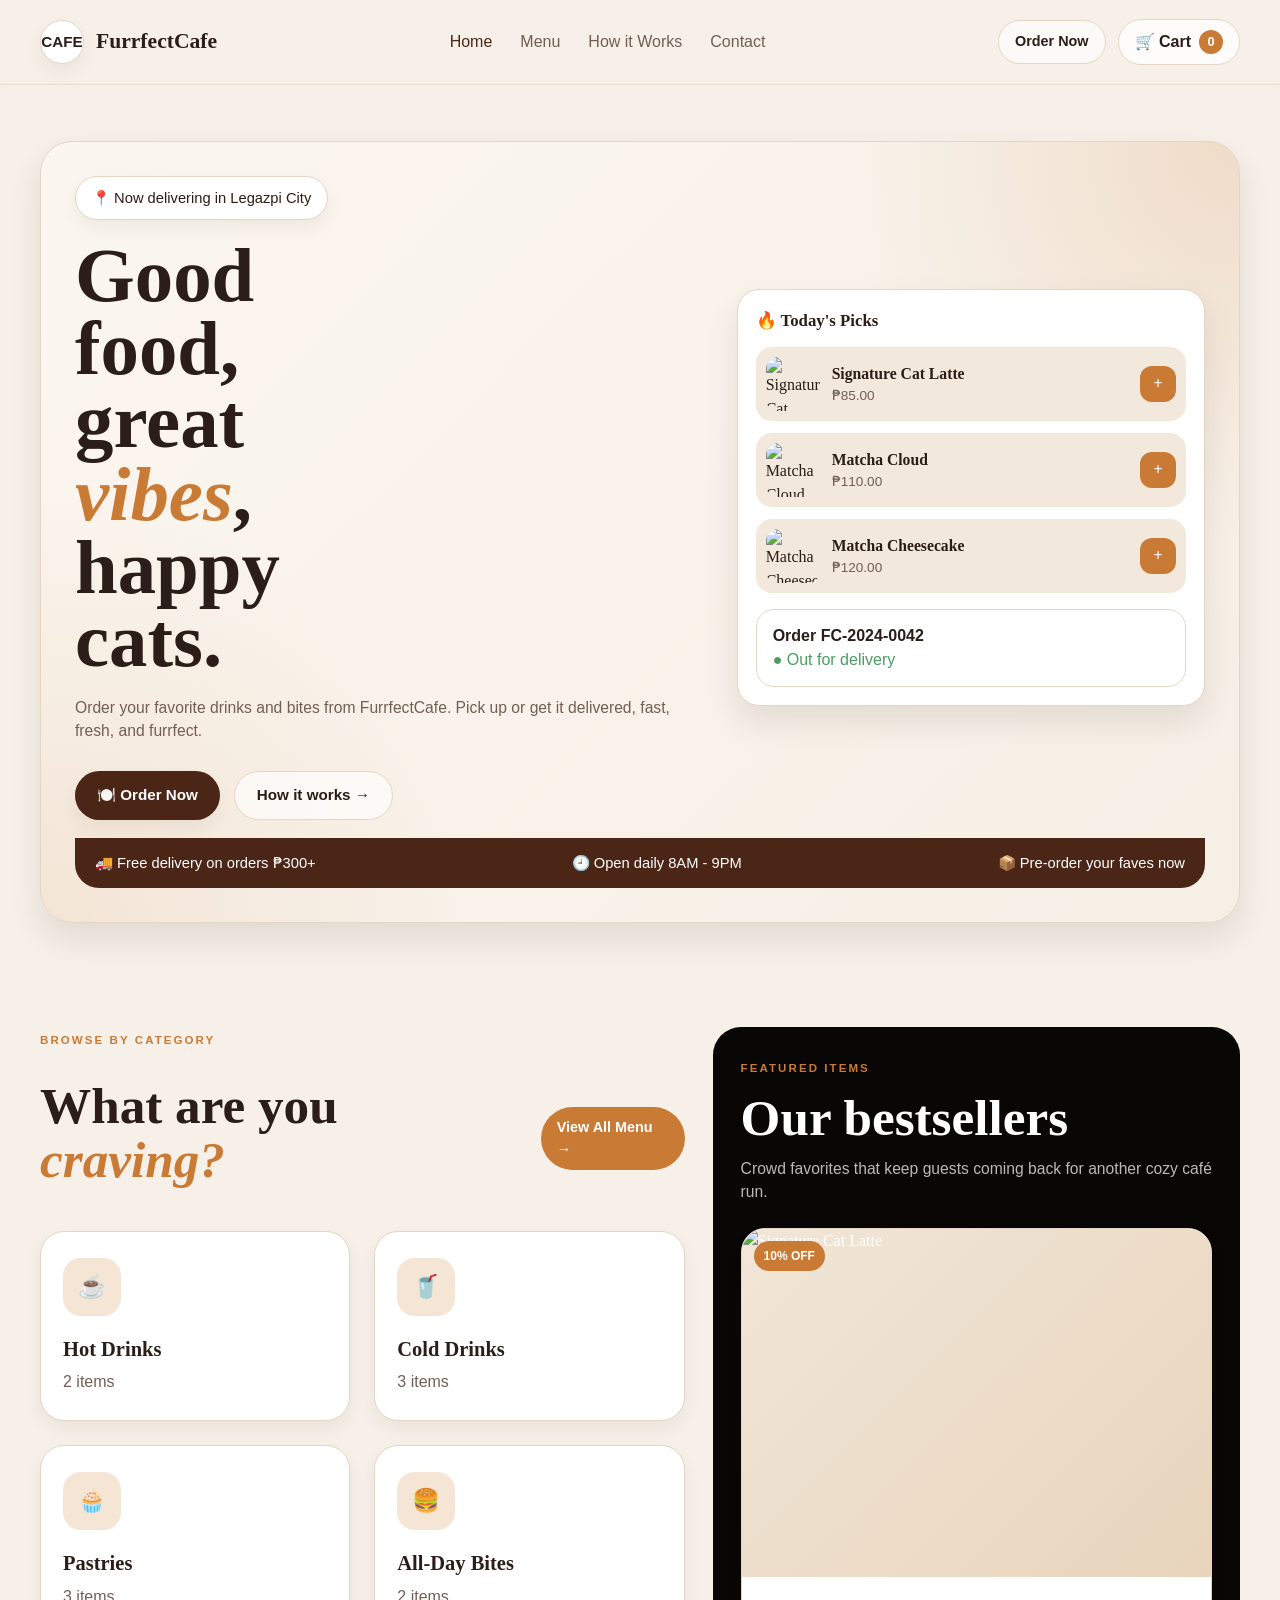
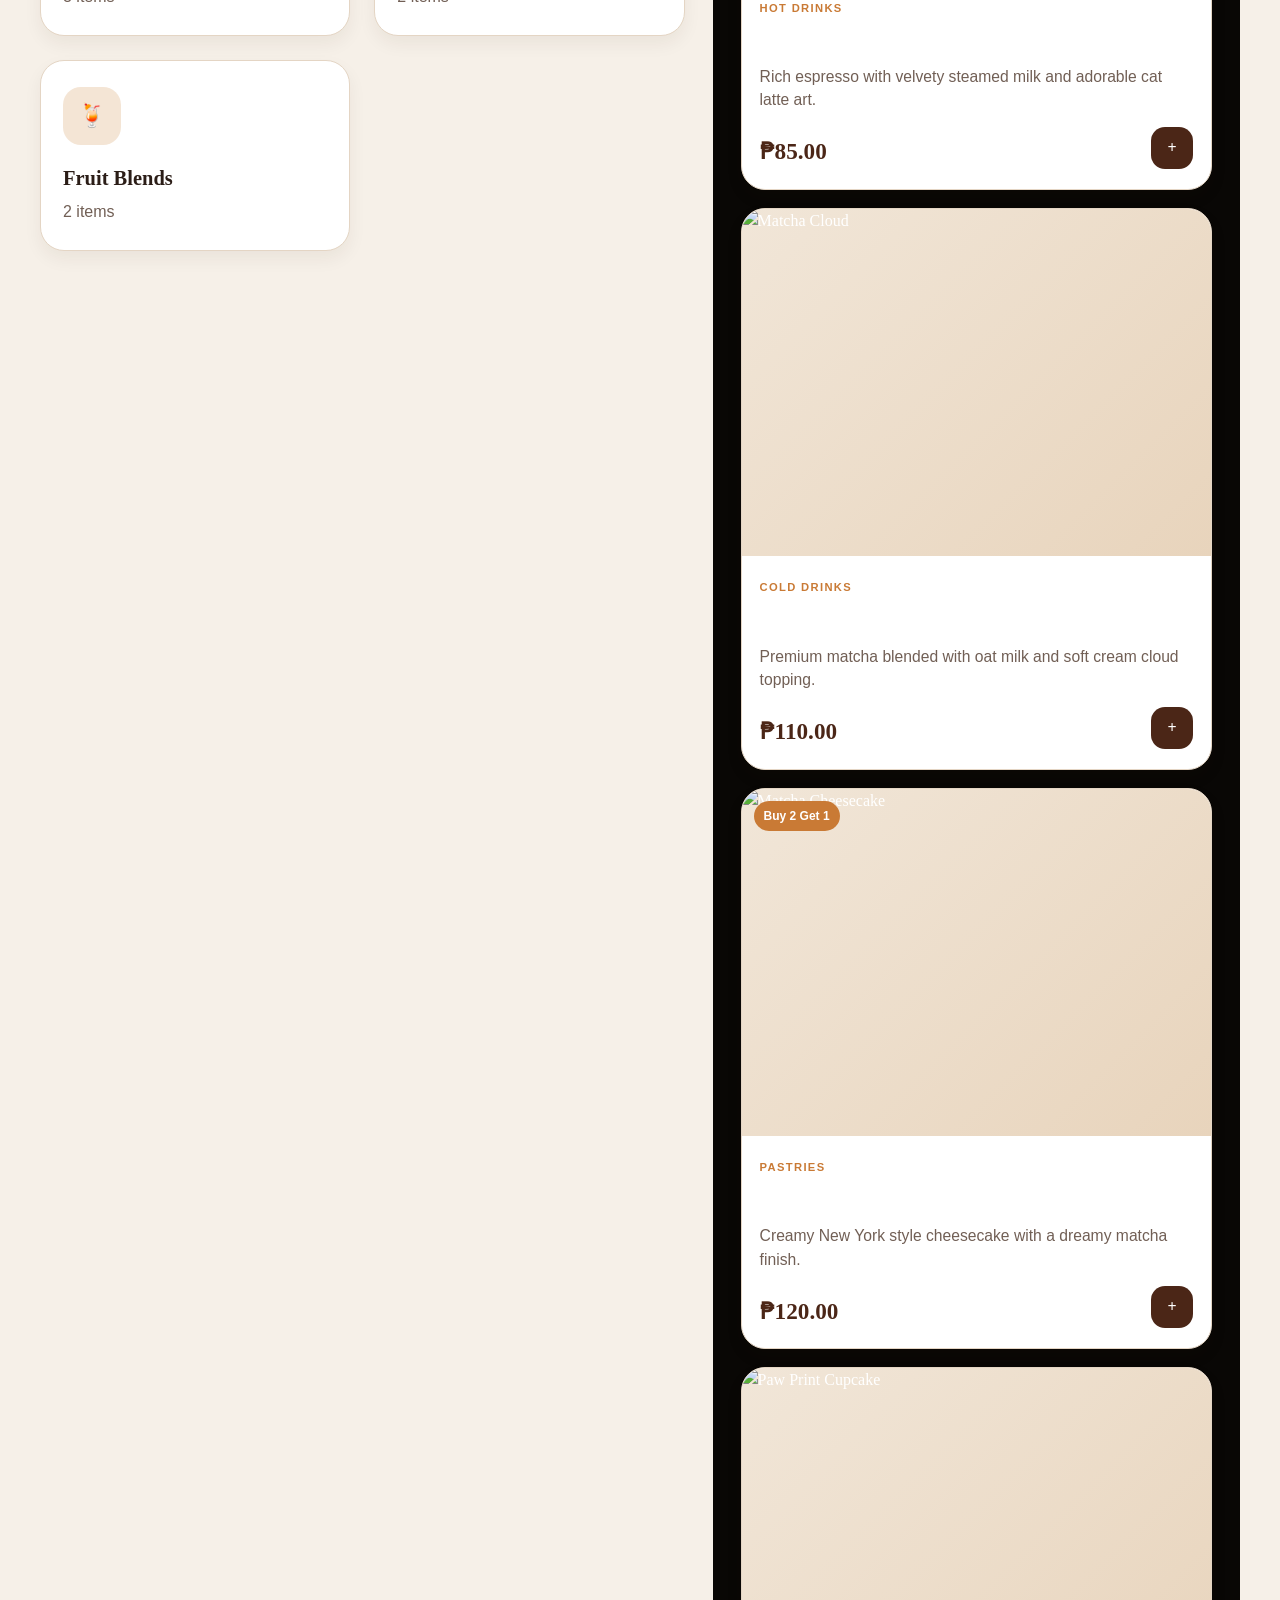
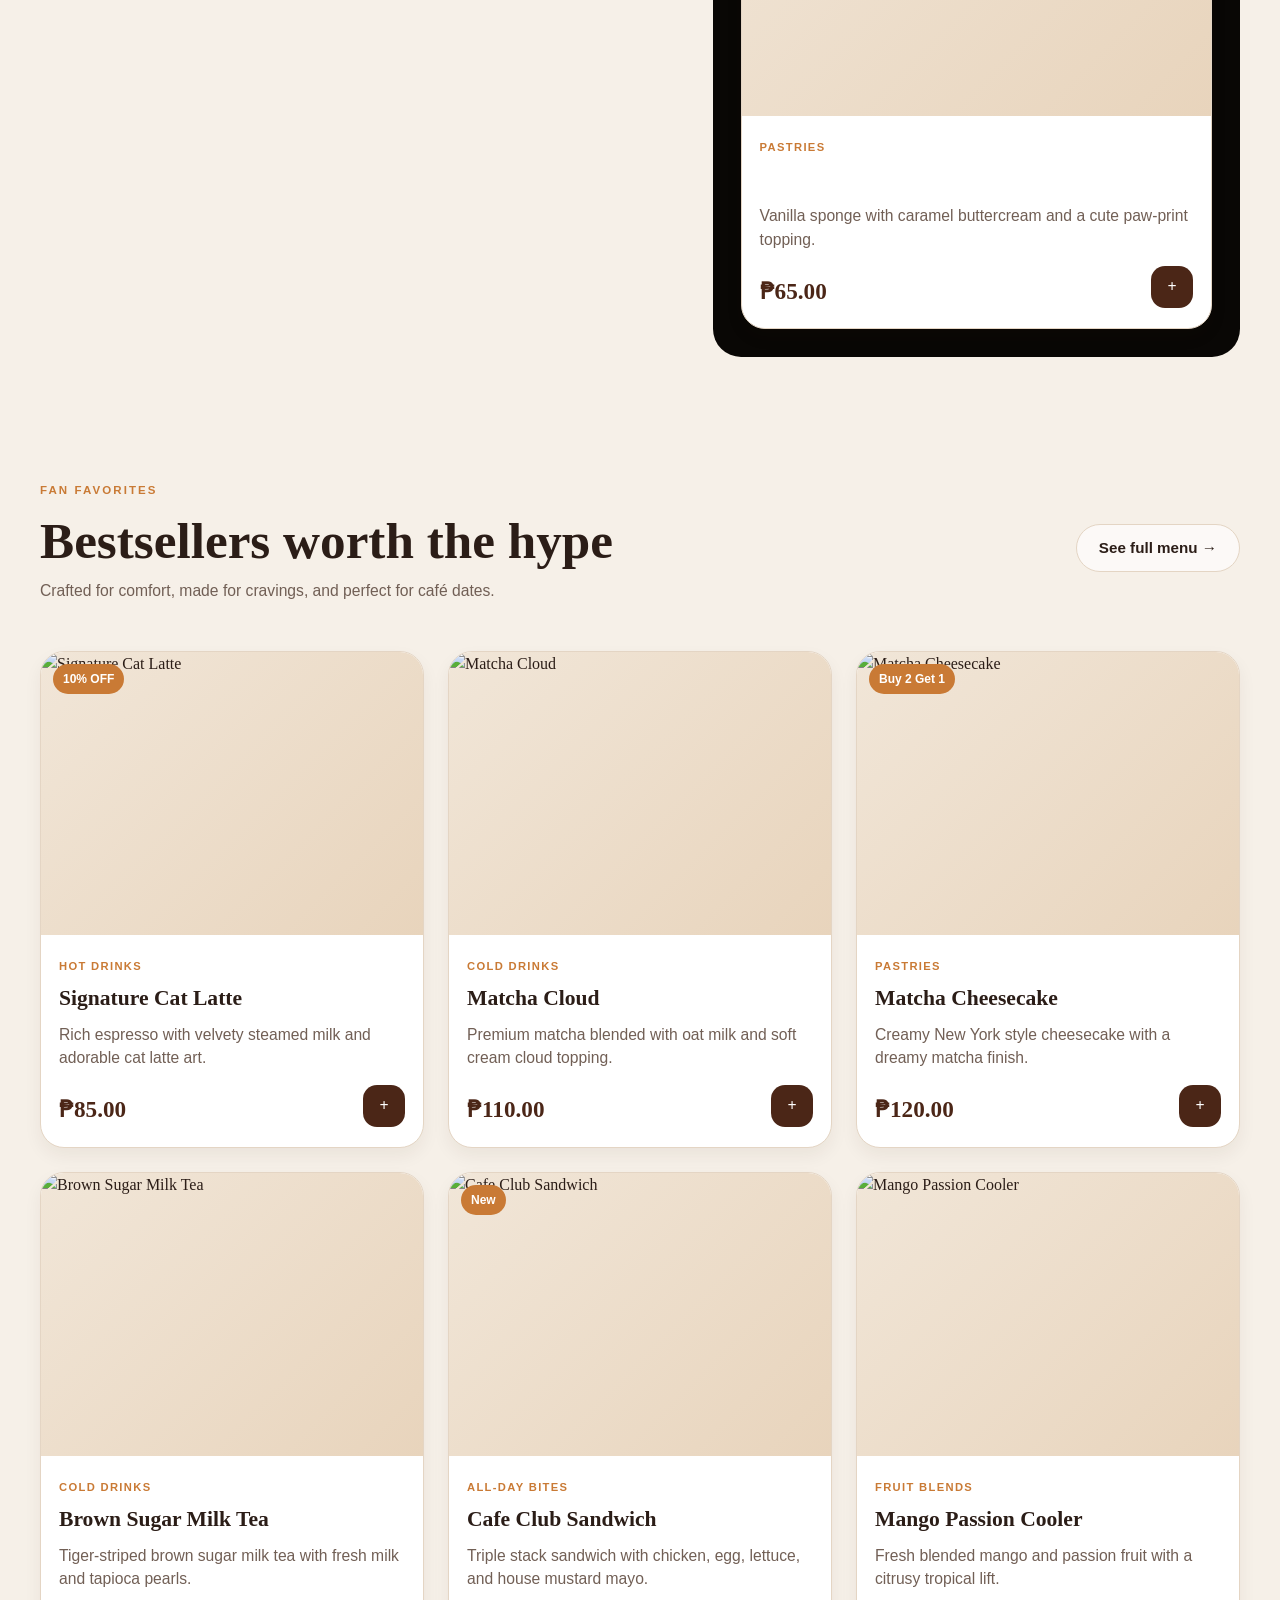
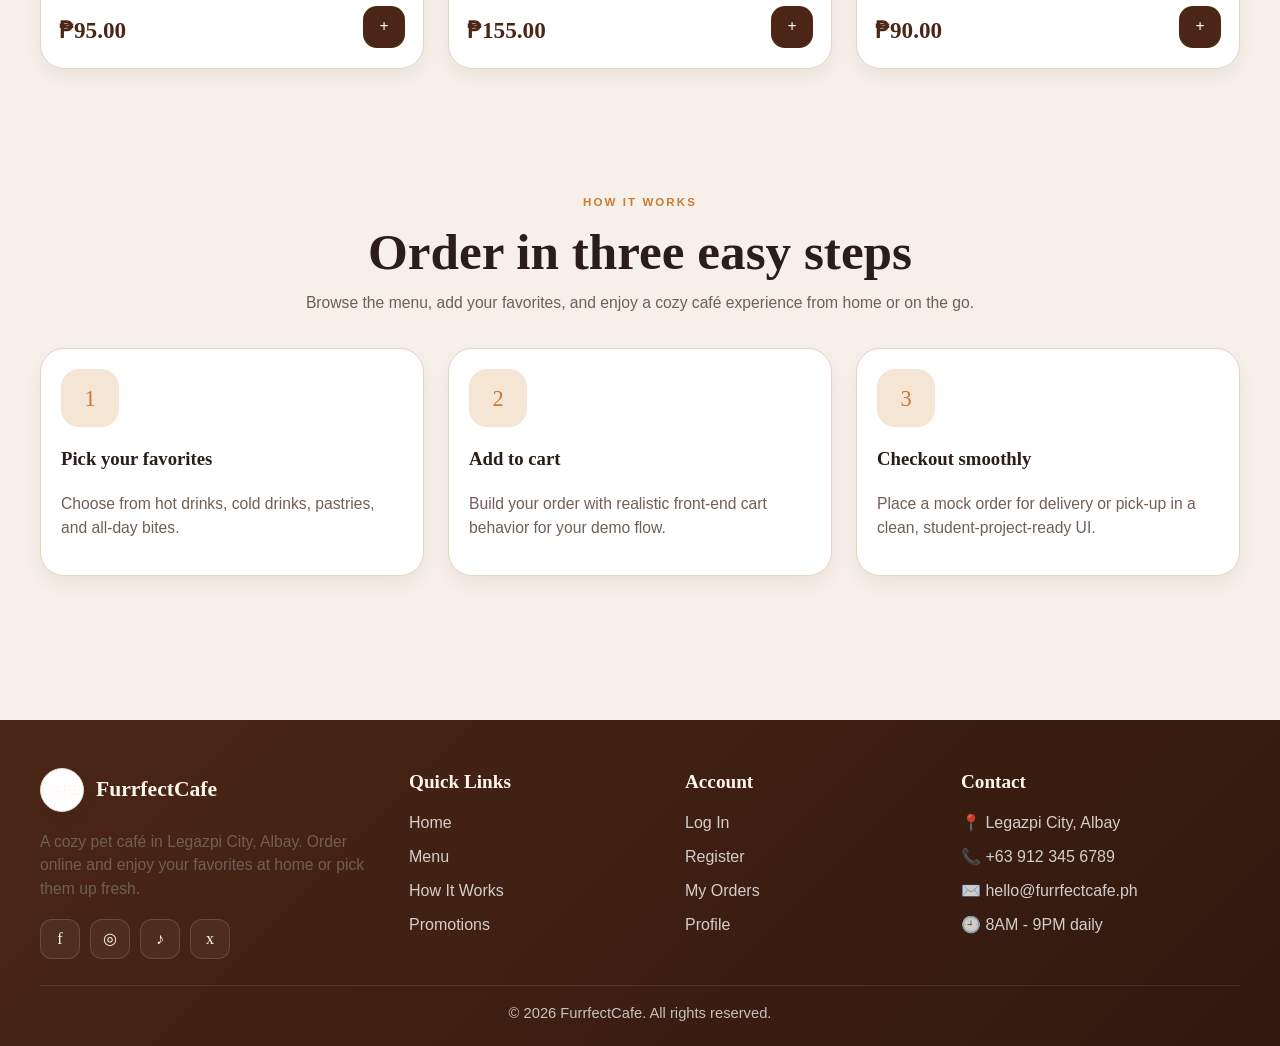
==== commit f44face7: "Updated" ====
--- a/index.html
+++ b/index.html
@@ -8,7 +8,6 @@
 </head>
 <body>
 
-  <!-- Header -->
   <header class="site-header">
     <div class="container navbar">
       <a href="index.html" class="brand" aria-label="FurrfectCafe home">
@@ -35,7 +34,6 @@
     </div>
   </header>
 
-  <!-- Hero -->
   <section class="hero">
     <div class="container">
       <div class="hero-shell">
@@ -78,7 +76,6 @@
     </div>
   </section>
 
-  <!-- Category + Featured -->
   <section class="section">
     <div class="container split-layout">
       <div>
@@ -102,7 +99,6 @@
     </div>
   </section>
 
-  <!-- Bestseller Section -->
   <section class="section-sm">
     <div class="container">
       <div class="space-between">
@@ -118,7 +114,6 @@
     </div>
   </section>
 
-  <!-- How it works -->
   <section class="section" id="how-it-works">
     <div class="container">
       <div class="text-center">
@@ -151,7 +146,6 @@
     </div>
   </section>
 
-  <!-- Footer -->
   <footer class="site-footer" id="contact">
     <div class="container footer-inner">
       <div>
@@ -160,7 +154,7 @@
           <strong class="brand-name">FurrfectCafe</strong>
         </div>
         <p class="footer-text">
-          A cozy cat café in Legazpi City, Albay. Order online and enjoy your favorites at home or pick them up fresh.
+          A cozy pet café in Legazpi City, Albay. Order online and enjoy your favorites at home or pick them up fresh.
         </p>
         <div class="socials">
           <a href="#" aria-label="Facebook">f</a>
--- a/style.css
+++ b/style.css
@@ -1,10 +1,3 @@
-/* =========================================================
-   FurrfectCafe Shared Stylesheet
-   ========================================================= */
-
-/* =========================
-   CSS Variables
-   ========================= */
 :root {
   --bg: #f6f0e8;
   --bg-soft: #fbf7f2;
@@ -668,9 +661,6 @@
   margin-top: 24px;
 }
 
-/* =========================
-   Menu Page
-   ========================= */
 .page-hero {
   padding: 28px 0 18px;
 }
@@ -755,9 +745,6 @@
   box-shadow: var(--shadow-sm);
 }
 
-/* =========================
-   Forms
-   ========================= */
 .form-card,
 .table-card {
   background: var(--surface);
@@ -822,9 +809,6 @@
   box-shadow: 0 0 0 4px rgba(201, 122, 53, 0.12);
 }
 
-/* =========================
-   Tables
-   ========================= */
 .table-card {
   overflow: hidden;
 }
@@ -862,9 +846,6 @@
   background: #fcf8f3;
 }
 
-/* =========================
-   Footer
-   ========================= */
 .site-footer {
   margin-top: 72px;
   background: linear-gradient(135deg, #4b2617 0%, #30180e 100%);
@@ -931,9 +912,6 @@
   font-size: 0.92rem;
 }
 
-/* =========================
-   Admin Shared Styles
-   ========================= */
 .admin-layout {
   min-height: 100vh;
   display: grid;
@@ -997,9 +975,6 @@
   box-shadow: var(--shadow-sm);
 }
 
-/* =========================
-   Utility
-   ========================= */
 .row {
   display: flex;
   align-items: center;
@@ -1018,9 +993,6 @@
 .mt-32 { margin-top: 32px; }
 .mb-0 { margin-bottom: 0; }
 
-/* =========================
-   Responsive
-   ========================= */
 @media (max-width: 1100px) {
   .grid-4,
   .menu-grid {
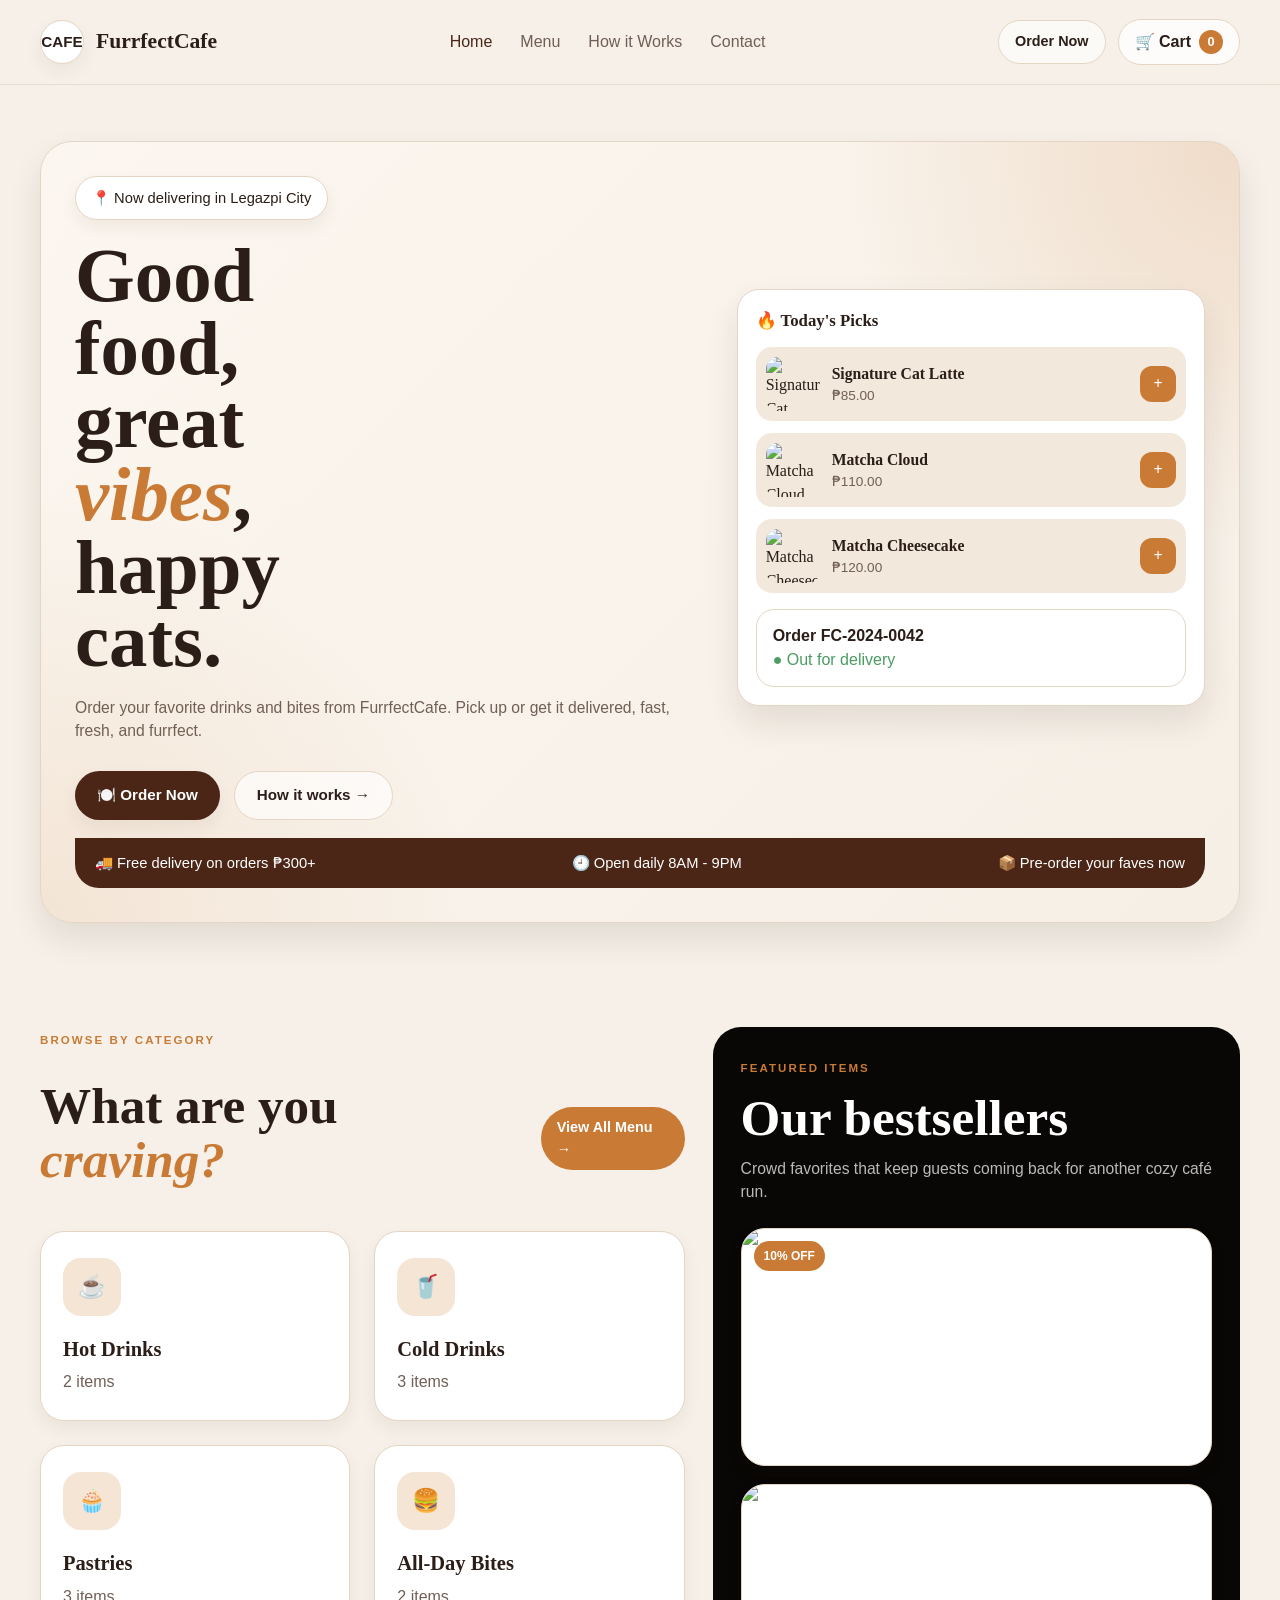
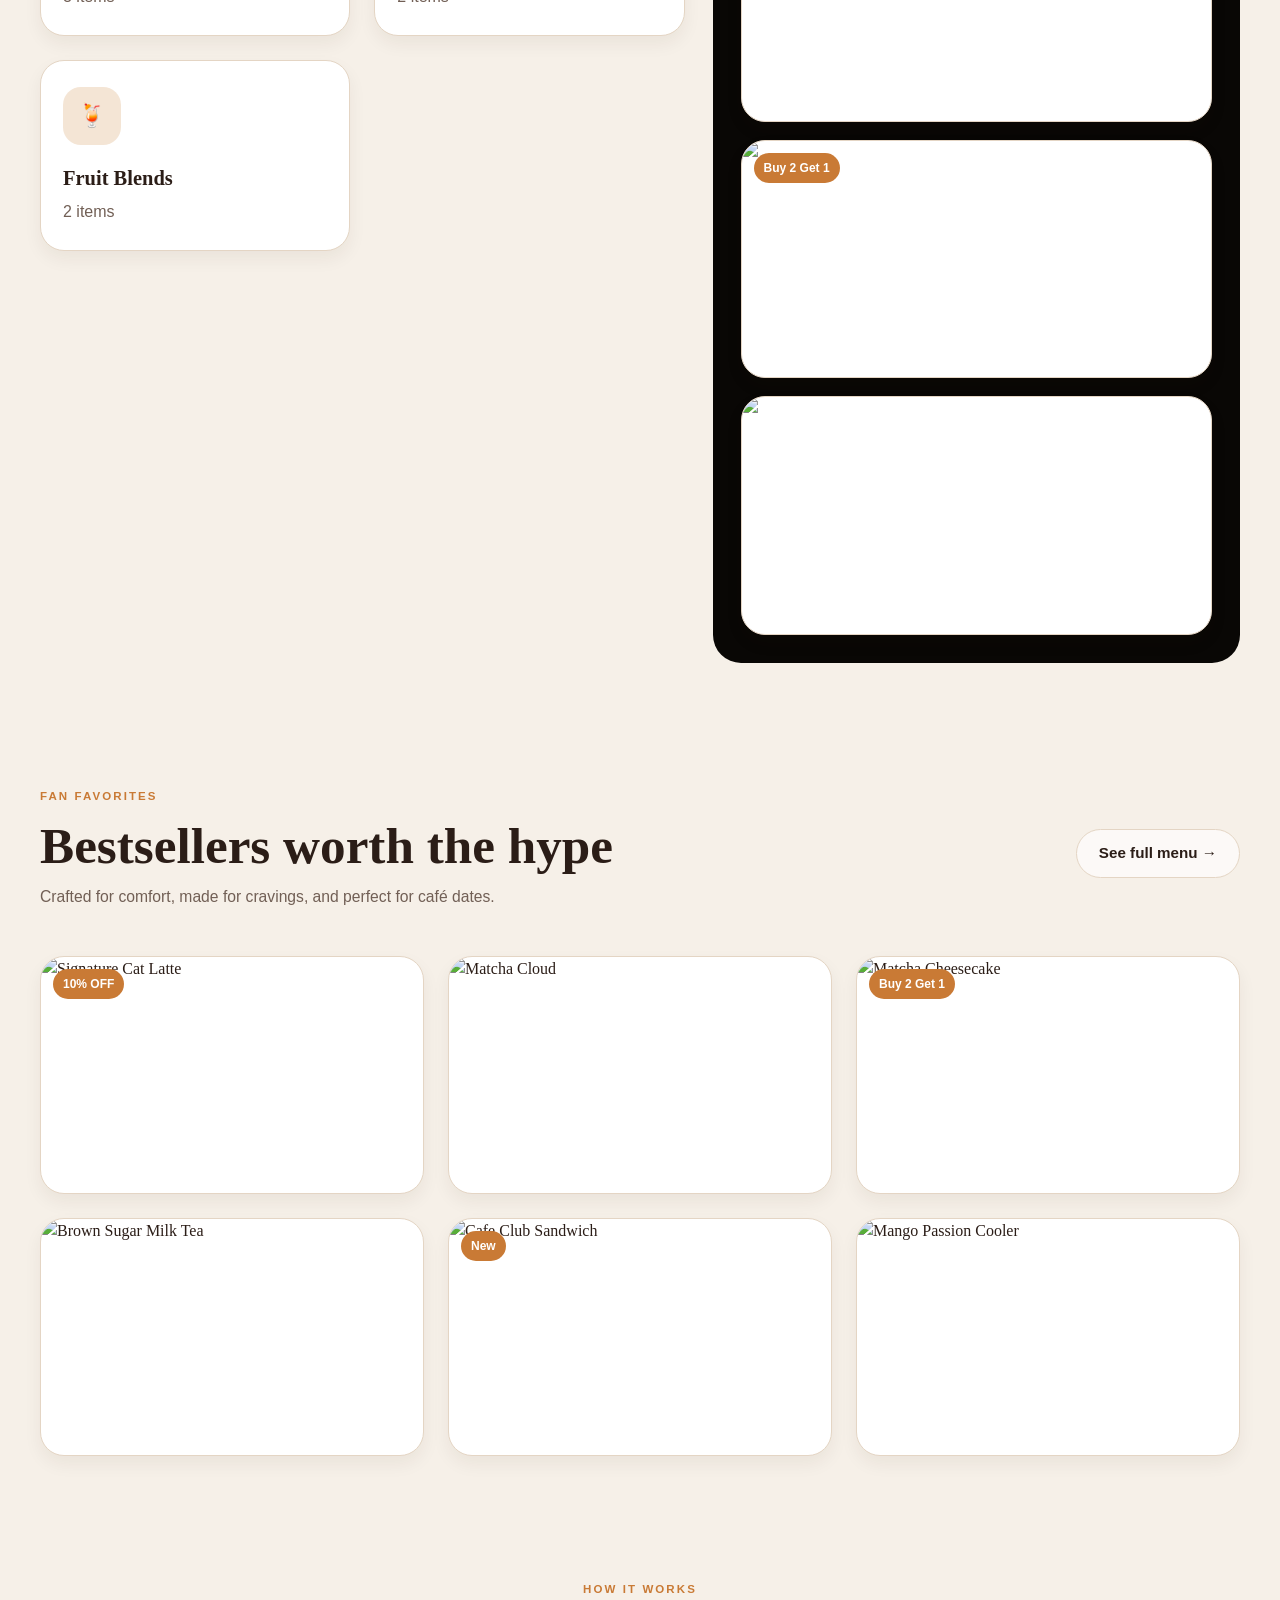
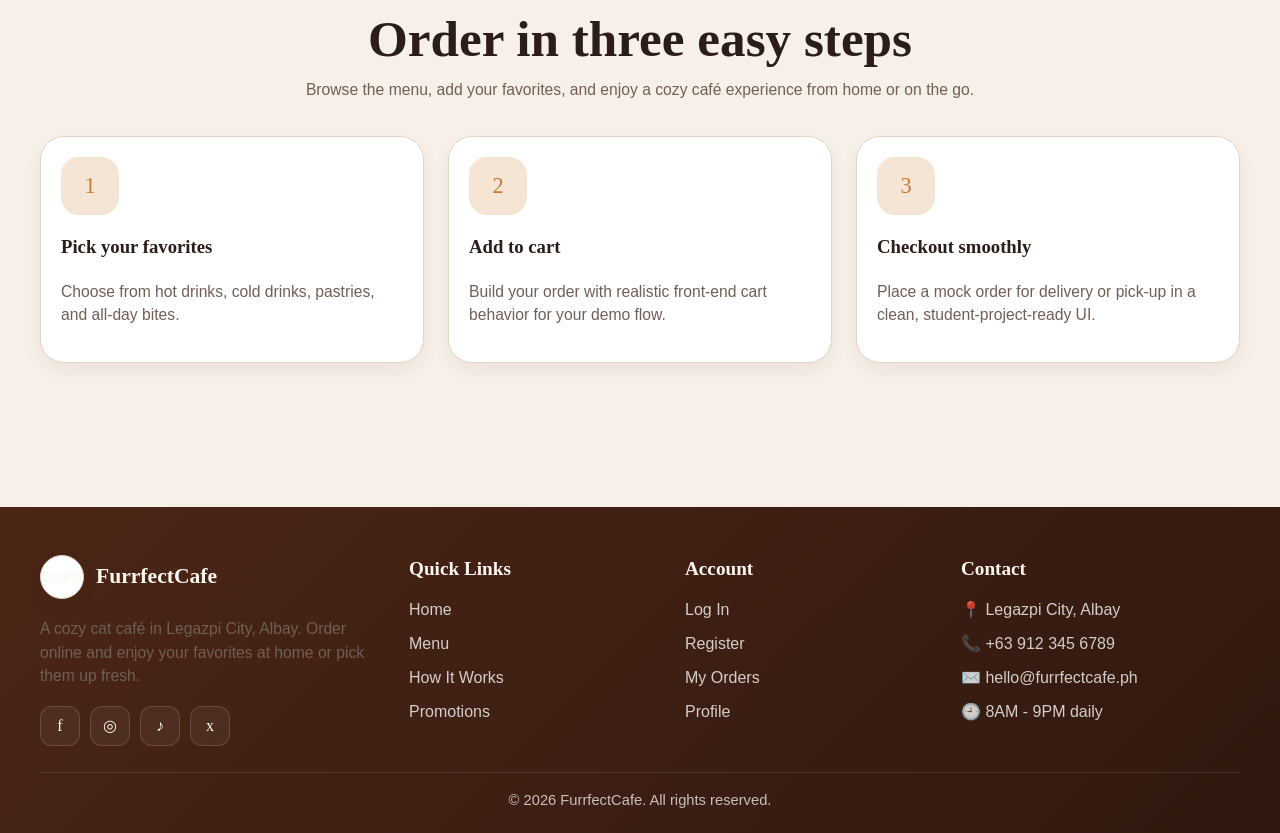
==== commit 9f98711d: "script, index, login, menu" ====
--- a/index.html
+++ b/index.html
@@ -154,13 +154,13 @@
           <strong class="brand-name">FurrfectCafe</strong>
         </div>
         <p class="footer-text">
-          A cozy pet café in Legazpi City, Albay. Order online and enjoy your favorites at home or pick them up fresh.
+          A cozy cat café in Legazpi City, Albay. Order online and enjoy your favorites at home or pick them up fresh.
         </p>
         <div class="socials">
-          <a href="#" aria-label="Facebook">f</a>
-          <a href="#" aria-label="Instagram">◎</a>
-          <a href="#" aria-label="TikTok">♪</a>
-          <a href="#" aria-label="Twitter">x</a>
+          <a href="index.html" aria-label="Facebook">f</a>
+          <a href="index.html" aria-label="Instagram">◎</a>
+          <a href="index.html" aria-label="TikTok">♪</a>
+          <a href="index.html" aria-label="Twitter">x</a>
         </div>
       </div>
 
@@ -169,8 +169,8 @@
         <div class="footer-links">
           <a href="index.html">Home</a>
           <a href="menu.html">Menu</a>
-          <a href="#how-it-works">How It Works</a>
-          <a href="#">Promotions</a>
+          <a href="index.html#how-it-works">How It Works</a>
+          <a href="menu.html">Promotions</a>
         </div>
       </div>
 
@@ -188,8 +188,8 @@
         <h3 class="footer-heading">Contact</h3>
         <div class="footer-contact">
           <span>📍 Legazpi City, Albay</span>
-          <span>📞 +63 912 345 6789</span>
-          <span>✉️ hello@furrfectcafe.ph</span>
+          <a href="tel:+639123456789">📞 +63 912 345 6789</a>
+          <a href="mailto:hello@furrfectcafe.ph">✉️ hello@furrfectcafe.ph</a>
           <span>🕘 8AM - 9PM daily</span>
         </div>
       </div>
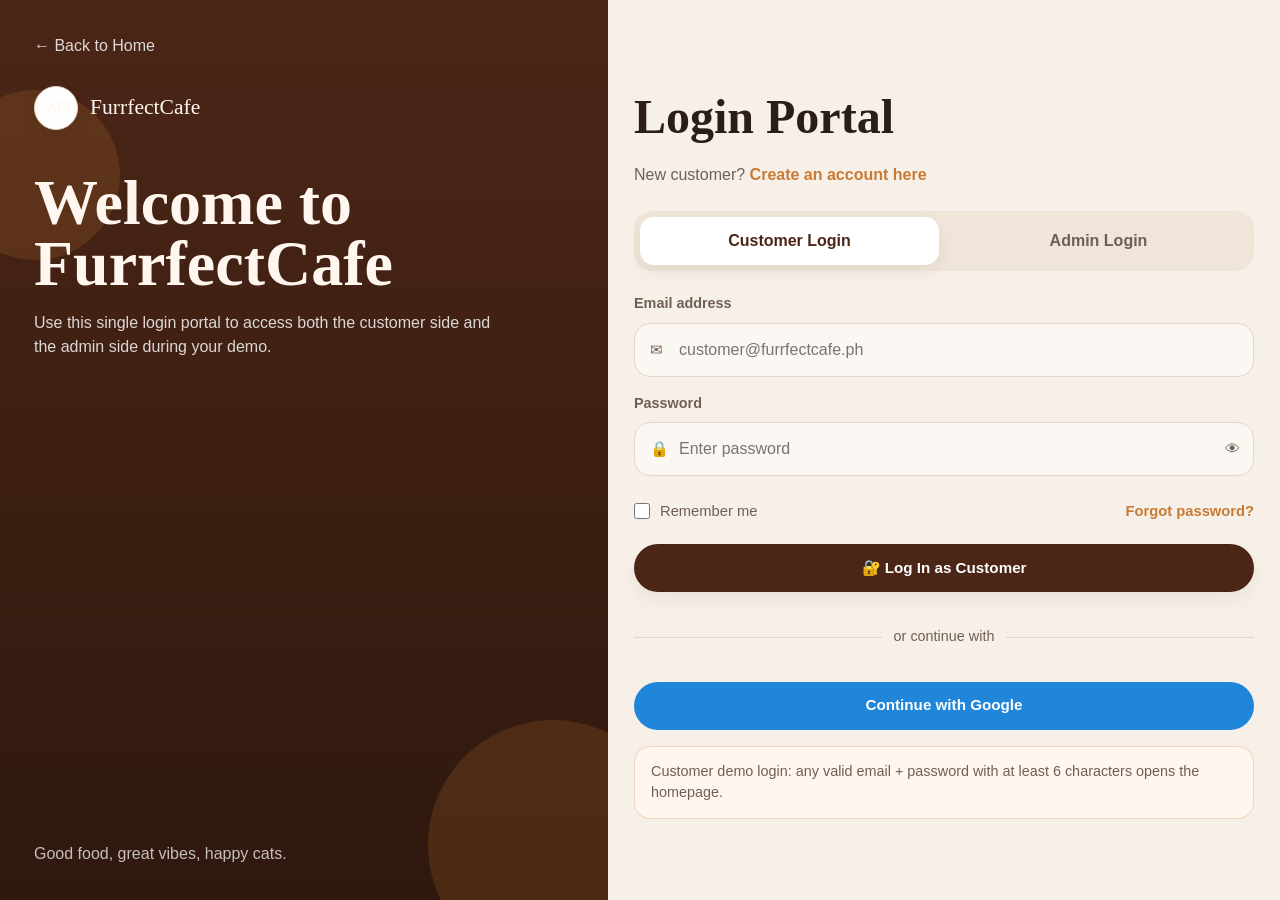
==== commit 8b349c5a: "upda" ====
--- a/index.html
+++ b/index.html
@@ -18,16 +18,21 @@
       <nav class="nav-links" aria-label="Primary navigation">
         <a href="index.html" class="active">Home</a>
         <a href="menu.html">Menu</a>
+        <a href="orders.html">My Orders</a>
         <a href="#how-it-works">How it Works</a>
-        <a href="#contact">Contact</a>
       </nav>
 
       <div class="nav-actions">
-        <a href="menu.html" class="btn btn-secondary btn-sm">Order Now</a>
         <a href="cart.html" class="cart-pill" aria-label="Cart">
           <span>🛒 Cart</span>
           <span class="cart-pill-count" data-cart-count>0</span>
         </a>
+
+        <a href="profile.html" class="btn btn-secondary btn-sm">👤 Profile</a>
+
+        <button type="button" class="btn btn-secondary btn-sm" data-customer-logout>
+          Logout
+        </button>
       </div>
 
       <button class="menu-toggle" aria-label="Open menu" aria-expanded="false">☰</button>
@@ -40,7 +45,9 @@
         <div class="hero-grid">
           <div>
             <div class="hero-badge">📍 Now delivering in Legazpi City</div>
+
             <h1 class="hero-title">Good food, great <em>vibes</em>, happy cats.</h1>
+
             <p class="hero-text">
               Order your favorite drinks and bites from FurrfectCafe. Pick up or get it delivered,
               fast, fresh, and furrfect.
@@ -55,10 +62,11 @@
           <div>
             <div class="hero-card">
               <h3>🔥 Today's Picks</h3>
+
               <div class="pick-list" id="todaysPicks"></div>
 
               <div class="order-mini">
-                <strong>Order FC-2024-0042</strong><br>
+                <strong>Order FC-2026-0042</strong><br>
                 <span style="font-family: Arial, Helvetica, sans-serif; color: var(--success);">● Out for delivery</span>
               </div>
             </div>
@@ -80,10 +88,12 @@
     <div class="container split-layout">
       <div>
         <span class="eyebrow">Browse by Category</span>
+
         <div class="space-between mt-16">
           <div>
             <h2 class="section-title">What are you <em>craving?</em></h2>
           </div>
+
           <a href="menu.html" class="btn btn-accent btn-sm">View All Menu →</a>
         </div>
 
@@ -107,6 +117,7 @@
           <h2 class="section-title">Bestsellers worth the hype</h2>
           <p class="section-text">Crafted for comfort, made for cravings, and perfect for café dates.</p>
         </div>
+
         <a href="menu.html" class="btn btn-secondary">See full menu →</a>
       </div>
 
@@ -153,9 +164,11 @@
           <span class="brand-mark">CAFE</span>
           <strong class="brand-name">FurrfectCafe</strong>
         </div>
+
         <p class="footer-text">
           A cozy cat café in Legazpi City, Albay. Order online and enjoy your favorites at home or pick them up fresh.
         </p>
+
         <div class="socials">
           <a href="index.html" aria-label="Facebook">f</a>
           <a href="index.html" aria-label="Instagram">◎</a>
@@ -166,26 +179,29 @@
 
       <div>
         <h3 class="footer-heading">Quick Links</h3>
+
         <div class="footer-links">
           <a href="index.html">Home</a>
           <a href="menu.html">Menu</a>
           <a href="index.html#how-it-works">How It Works</a>
-          <a href="menu.html">Promotions</a>
+          <a href="orders.html">My Orders</a>
         </div>
       </div>
 
       <div>
         <h3 class="footer-heading">Account</h3>
+
         <div class="footer-links">
-          <a href="login.html">Log In</a>
-          <a href="register.html">Register</a>
-          <a href="orders.html">My Orders</a>
           <a href="profile.html">Profile</a>
+          <a href="orders.html">Order History</a>
+          <a href="cart.html">Cart</a>
+          <a href="login.html">Login Portal</a>
         </div>
       </div>
 
       <div>
         <h3 class="footer-heading">Contact</h3>
+
         <div class="footer-contact">
           <span>📍 Legazpi City, Albay</span>
           <a href="tel:+639123456789">📞 +63 912 345 6789</a>
